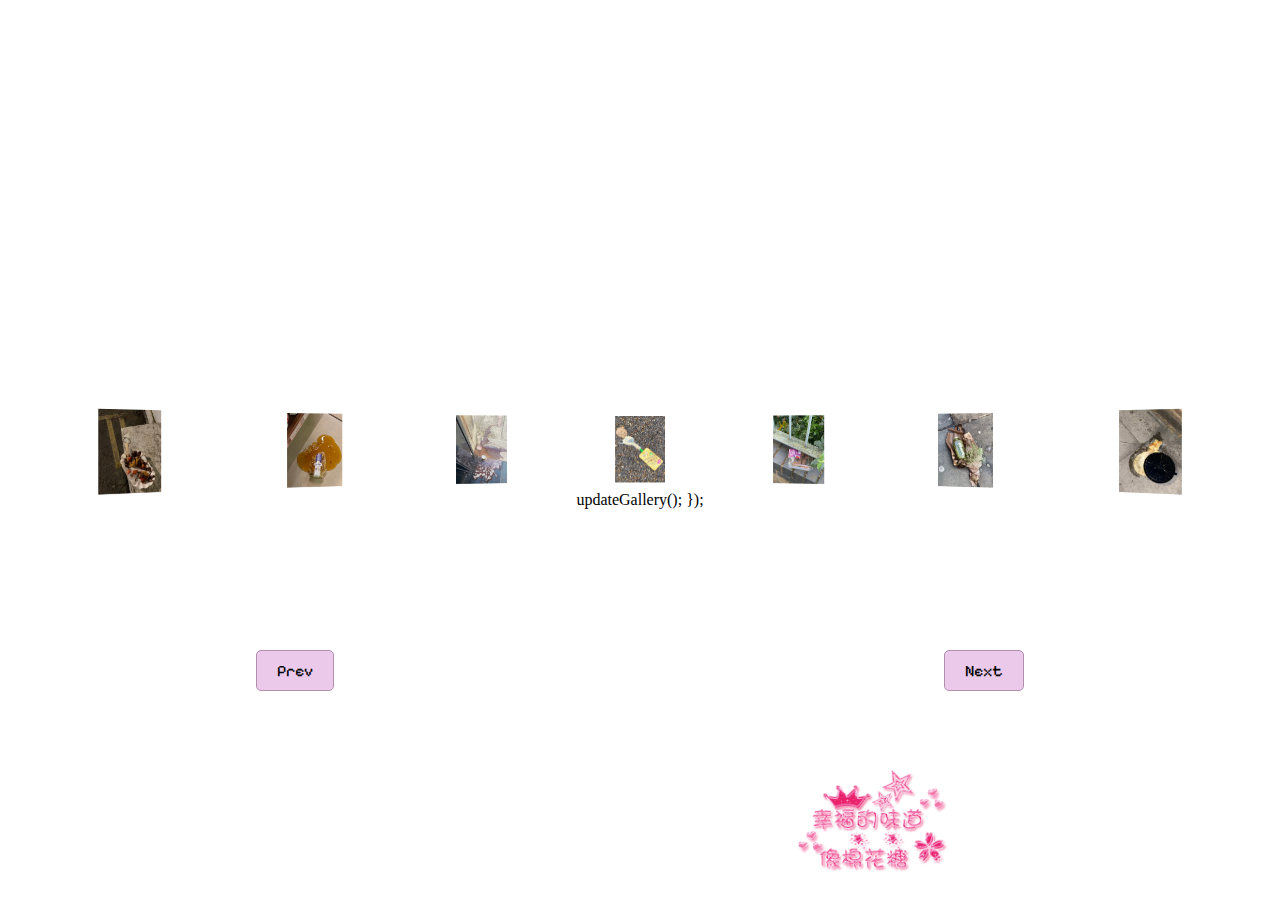
==== index.html @ 466162e2 "float" ====
<!DOCTYPE html>
<html lang="en">
<head>
    <meta charset="UTF-8">
    <meta http-equiv="X-UA-Compatible" content="IE=edge">
    <meta name="viewport" content="width=device-width, initial-scale=1.0">
    <title>lovestoryldn</title>
    <link rel="stylesheet" href="style.css">
</head>
<body>
    <div class="image-container">
        <span style="--i: 1"><img src="pic/IMG_2280 2.jpg"></span>
        <span style="--i: 2"><img src="pic/IMG_2281 2.jpg"></span>
        <span style="--i: 3"><img src="pic/IMG_2282 2.jpg"></span>
        <span style="--i: 4"><img src="pic/IMG_2283 2.jpg"></span>
        <span style="--i: 5"><img src="pic/IMG_2284 2.jpg"></span>
        <span style="--i: 6"><img src="pic/IMG_2285 2.jpg"></span>
        <span style="--i: 7"><img src="pic/IMG_2286 2.jpg"></span>
        <span style="--i: 8"><img src="pic/IMG_2287 2.jpg"></span>
        <span style="--i: 9"><img src="pic/IMG_2288 2.jpg"></span>
        <span style="--i: 10"><img src="pic/IMG_2289 2.jpg"></span>
        <span style="--i: 11"><img src="pic/IMG_2290 2.jpg"></span>
        <span style="--i: 12"><img src="pic/IMG_2291 2.jpg"></span>
        <span style="--i: 13"><img src="pic/IMG_2292 2.jpg"></span>
        <span style="--i: 14"><img src="pic/IMG_2293 2.jpg"></span>
        <span style="--i: 15"><img src="pic/IMG_2294 2.jpg"></span>
        <span style="--i: 16"><img src="pic/IMG_2295 2.jpg"></span>
        <span style="--i: 17"><img src="pic/IMG_2296 2.jpg"></span>
        <span style="--i: 18"><img src="pic/IMG_2297 2.jpg"></span>
        <span style="--i: 19"><img src="pic/IMG_2298 2.jpg"></span>
        <span style="--i: 20"><img src="pic/IMG_2299 2.jpg"></span>
    </div>
    <div class="btn-container">
         <button class="btn" id="prev">Prev</button> <!-- shortcut to write button.btn#prev{Prev} -->
         <button class="btn" id="next">Next</button>
    </div>
    <script src="index.js" defer></script>
    <script>
        document.addEventListener("DOMContentLoaded", function () {
          const floatingImage = document.createElement("div");
          floatingImage.classList.add("floating-image");
          document.body.appendChild(floatingImage);
          
          function makeNewPosition() {
              var h = window.innerHeight - 50;
              var w = window.innerWidth - 50;
              var nh = Math.floor(Math.random() * h);
              var nw = Math.floor(Math.random() * w);
              return [nh, nw];    
          }
          
          function animateDiv() {
              var newq = makeNewPosition();
              var speed = 5000;
              floatingImage.style.transition = `top ${speed}ms linear, left ${speed}ms linear`;
              floatingImage.style.top = `${newq[0]}px`;
              floatingImage.style.left = `${newq[1]}px`;
              setTimeout(animateDiv, speed);
          }
          
          animateDiv();
        });
      </script>
</body>
</html>


    updateGallery();
});
---- style.css ----
@import url('https://fonts.googleapis.com/css2?family=Pixelify+Sans&display=swap');
body {
  margin: 0;
  display: flex;
  flex-direction: column;
  background: url("https://raw.githubusercontent.com/Estherm3ng/lovestoryldn/main/pic/01.jpeg") no-repeat center center fixed;
  background-size: cover;
  height: 100vh;
  width: 100vw;
  justify-content: center;
  align-items: center;
  text-align: center;
  overflow: hidden;
}


.image-container {
  position: relative;
  width: 100px;
  height: 100px;
  transform-style: preserve-3d;
  transform: perspective(1000px) rotateY(0deg);
  transition: transform 0.7s;
}

.image-container span {
  position: absolute;
  top: 0;
  left: 0;
  width: 100%;
  transform: rotateY(calc(var(--i) * 18deg)) translateZ(1000px);
}

.image-container span img {
  position: absolute;
  top: 0;
  left: 0;
  width: 100%;
}

.btn-container {
  position: relative;
  width: 100%;
}

.btn {
  position: absolute;
  bottom: -200px;
  background-color: rgb(234, 201, 235);
  border: 1px solid rgb(179, 143, 174);
  padding: 10px 20px;
  border-radius: 5px;
  cursor: pointer;
  font-family: 'Pixelify Sans', sans-serif; 
  font-size: 16px;
}

.btn:hover {
  filter: brightness(1.5);
}

#prev {
  left: 20%;
}

#next {
  right: 20%;
}

.floating-image {
  position: absolute;
  width:150px;
  height: 150px;
  background: url("pic/candy.gif") no-repeat center center;
  background-size: contain;
  pointer-events: none;
}
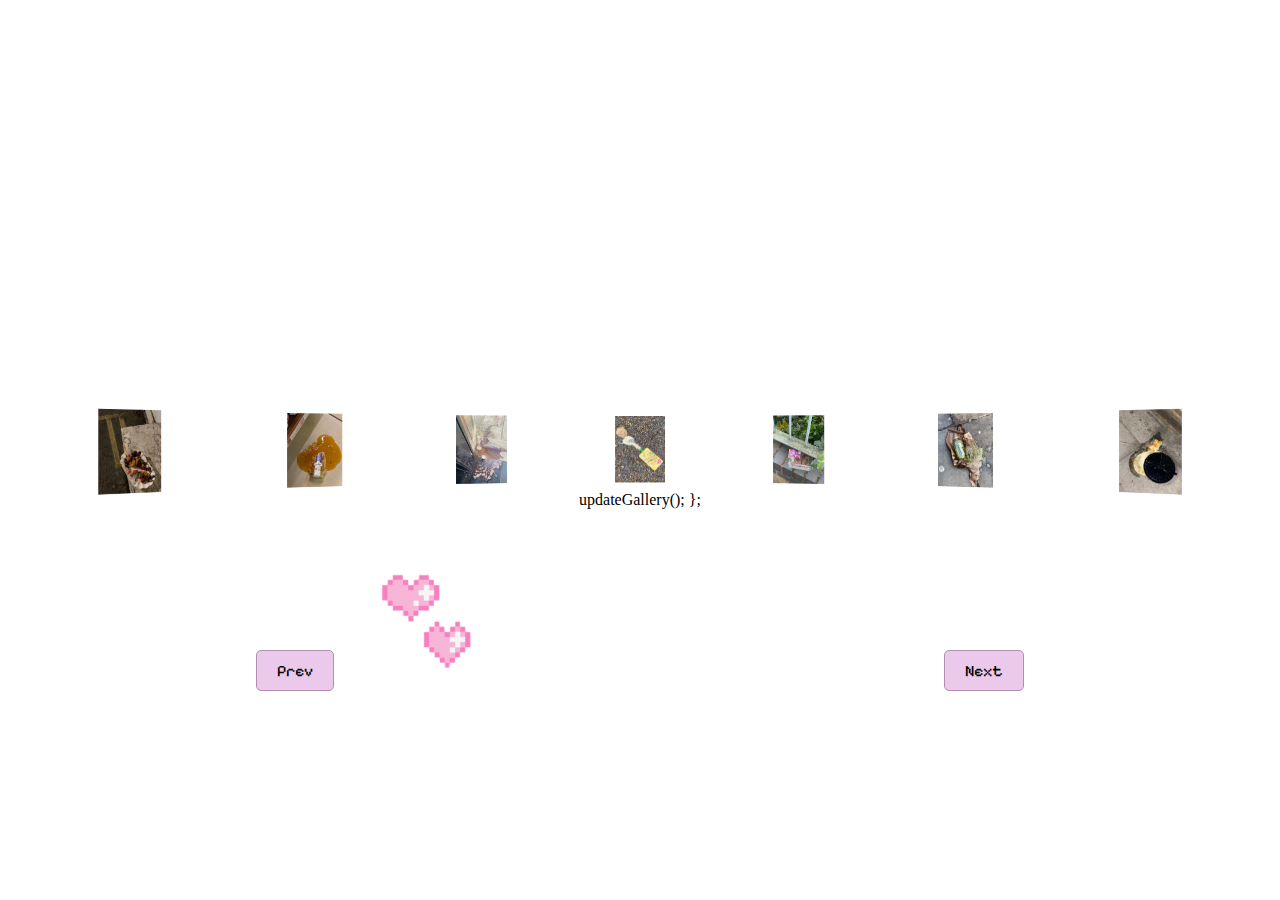
==== commit 326b662c: "float" ====
--- a/index.html
+++ b/index.html
@@ -51,7 +51,7 @@
           
           function animateDiv() {
               var newq = makeNewPosition();
-              var speed = 5000;
+              var speed = 3000;
               floatingImage.style.transition = `top ${speed}ms linear, left ${speed}ms linear`;
               floatingImage.style.top = `${newq[0]}px`;
               floatingImage.style.left = `${newq[1]}px`;
@@ -66,4 +66,4 @@
 
 
     updateGallery();
-});
+};
--- a/style.css
+++ b/style.css
@@ -71,7 +71,7 @@
   position: absolute;
   width:150px;
   height: 150px;
-  background: url("pic/candy.gif") no-repeat center center;
+  background: url("pic/heart.png");
   background-size: contain;
   pointer-events: none;
 }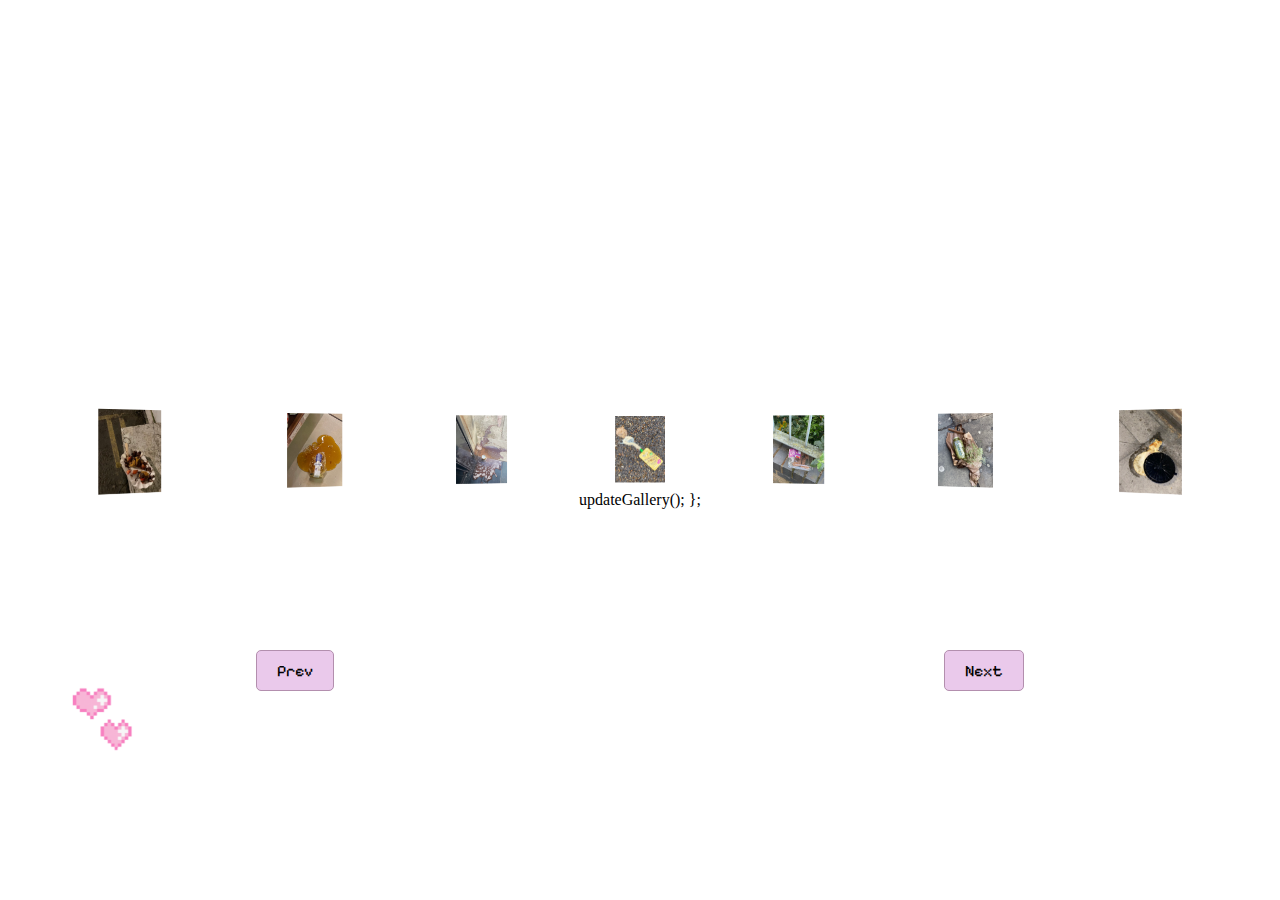
==== commit b4d66f61: "floting speed" ====
--- a/index.html
+++ b/index.html
@@ -37,30 +37,47 @@
     <script src="index.js" defer></script>
     <script>
         document.addEventListener("DOMContentLoaded", function () {
-          const floatingImage = document.createElement("div");
-          floatingImage.classList.add("floating-image");
-          document.body.appendChild(floatingImage);
-          
-          function makeNewPosition() {
-              var h = window.innerHeight - 50;
-              var w = window.innerWidth - 50;
-              var nh = Math.floor(Math.random() * h);
-              var nw = Math.floor(Math.random() * w);
-              return [nh, nw];    
-          }
-          
-          function animateDiv() {
-              var newq = makeNewPosition();
-              var speed = 3000;
-              floatingImage.style.transition = `top ${speed}ms linear, left ${speed}ms linear`;
-              floatingImage.style.top = `${newq[0]}px`;
-              floatingImage.style.left = `${newq[1]}px`;
-              setTimeout(animateDiv, speed);
-          }
-          
-          animateDiv();
+            const floatingImage = document.createElement("div");
+            floatingImage.classList.add("floating-image");
+            document.body.appendChild(floatingImage);
+
+            function makeNewPosition() {
+                var h = window.innerHeight - 50;
+                var w = window.innerWidth - 50;
+                var nh = Math.floor(Math.random() * h);
+                var nw = Math.floor(Math.random() * w);
+                return [nh, nw];    
+            }
+
+            function calcSpeed(prev, next) {
+                var x = Math.abs(prev[1] - next[1]);
+                var y = Math.abs(prev[0] - next[0]);
+                var distance = Math.sqrt(x * x + y * y);
+                var speedModifier = 0.2; // Adjust for speed control
+                return Math.ceil(distance / speedModifier);
+            }
+
+            function animateDiv() {
+                var newq = makeNewPosition();
+                var oldq = floatingImage.getBoundingClientRect();
+                var speed = calcSpeed([oldq.top, oldq.left], newq);
+                
+                floatingImage.style.transition = `top ${speed}ms linear, left ${speed}ms linear`;
+                floatingImage.style.position = "absolute";
+                floatingImage.style.top = `${newq[0]}px`;
+                floatingImage.style.left = `${newq[1]}px`;
+                floatingImage.style.width = "100px";
+                floatingImage.style.height = "100px";
+                floatingImage.style.background = "url('pic/heart.png') no-repeat center center";
+                floatingImage.style.backgroundSize = "contain";
+                floatingImage.style.pointerEvents = "none";
+
+                setTimeout(animateDiv, speed);
+            }
+
+            animateDiv();
         });
-      </script>
+    </script>
 </body>
 </html>
 
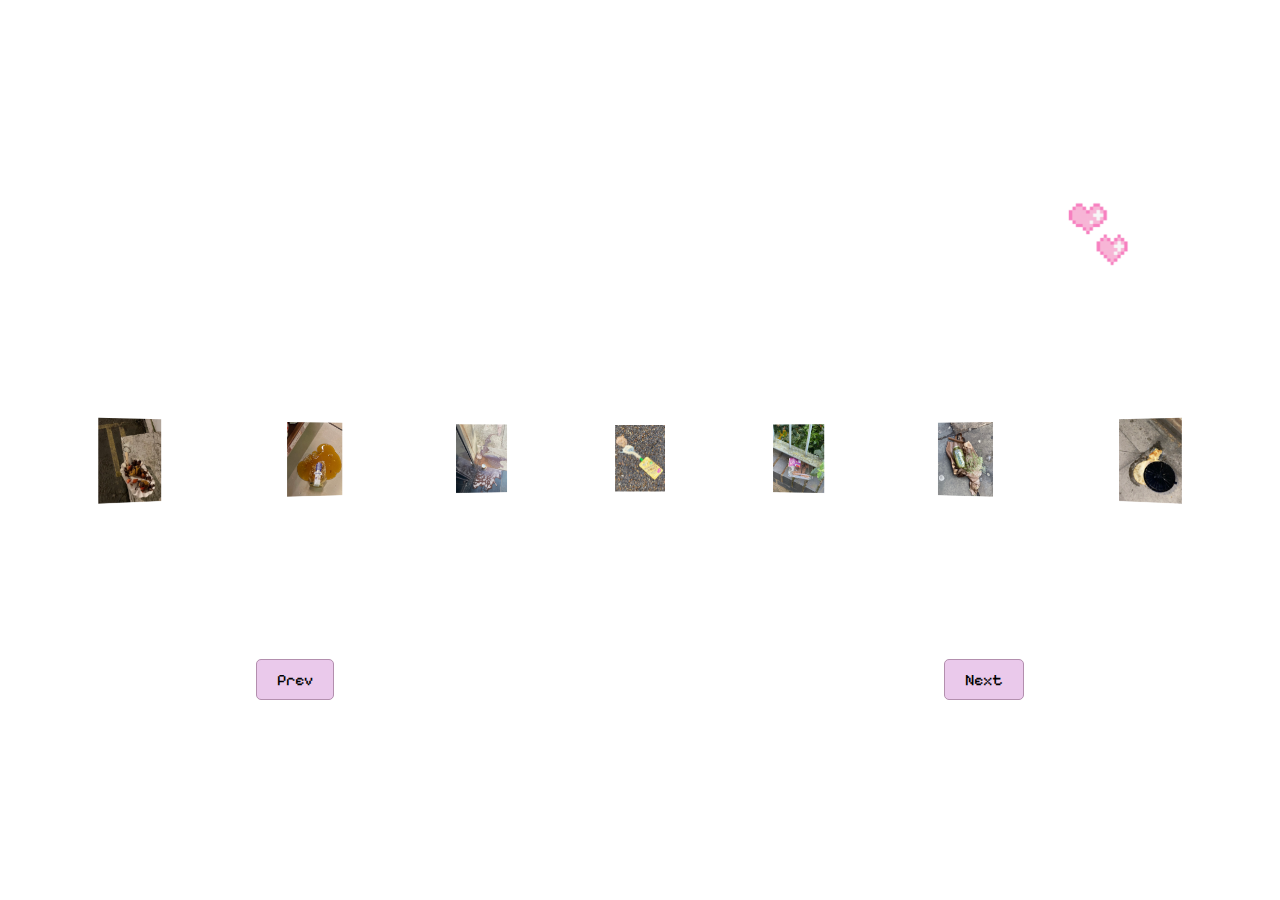
==== commit 914b3906: "Lines" ====
--- a/index.html
+++ b/index.html
@@ -53,7 +53,7 @@
                 var x = Math.abs(prev[1] - next[1]);
                 var y = Math.abs(prev[0] - next[0]);
                 var distance = Math.sqrt(x * x + y * y);
-                var speedModifier = 0.2; // Adjust for speed control
+                var speedModifier = 0.1; // Adjust for speed control
                 return Math.ceil(distance / speedModifier);
             }
 
@@ -80,7 +80,3 @@
     </script>
 </body>
 </html>
-
-
-    updateGallery();
-};
--- a/style.css
+++ b/style.css
@@ -74,4 +74,5 @@
   background: url("pic/heart.png");
   background-size: contain;
   pointer-events: none;
+
 }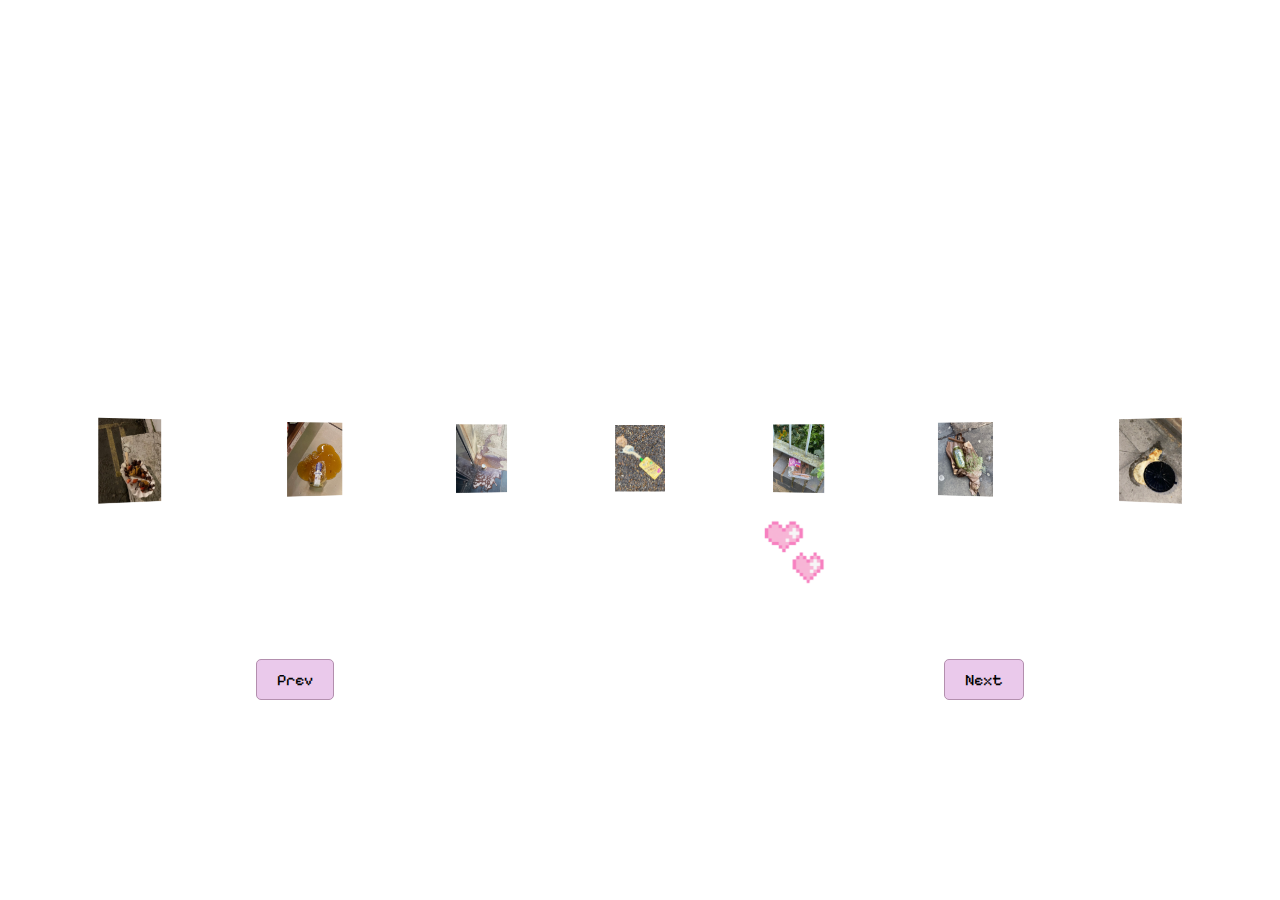
==== commit d0a433bd: "cursor" ====
--- a/index.html
+++ b/index.html
@@ -39,7 +39,12 @@
         document.addEventListener("DOMContentLoaded", function () {
             const floatingImage = document.createElement("div");
             floatingImage.classList.add("floating-image");
+            const floatingText = document.createElement("div");
+            floatingText.classList.add("floating-text");
+            floatingText.innerText = "Click me to play music!";
+            
             document.body.appendChild(floatingImage);
+            document.body.appendChild(floatingText);
 
             function makeNewPosition() {
                 var h = window.innerHeight - 50;
@@ -58,9 +63,18 @@
             }
 
             function animateDiv() {
-                var newq = makeNewPosition();
-                var oldq = floatingImage.getBoundingClientRect();
-                var speed = calcSpeed([oldq.top, oldq.left], newq);
+            var newq = makeNewPosition();
+            var oldq = floatingImage.getBoundingClientRect();
+            var speed = calcSpeed([oldq.top, oldq.left], newq);
+        
+            floatingImage.style.transition = `top ${speed}ms linear, left ${speed}ms linear`;
+            floatingText.style.transition = `top ${speed}ms linear, left ${speed}ms linear`;
+
+            floatingImage.style.top = `${newq[0]}px`;
+            floatingImage.style.left = `${newq[1]}px`;
+
+            floatingText.style.top = `${newq[0] - 30}px`; // Position text slightly above the image
+            floatingText.style.left = `${newq[1]}px`;
                 
                 floatingImage.style.transition = `top ${speed}ms linear, left ${speed}ms linear`;
                 floatingImage.style.position = "absolute";
@@ -74,9 +88,17 @@
 
                 setTimeout(animateDiv, speed);
             }
+            floatingImage.addEventListener("mouseenter", () => {
+            floatingText.style.opacity = "1";
+            });
 
-            animateDiv();
+            floatingImage.addEventListener("mouseleave", () => {
+            floatingText.style.opacity = "0";
+            });
+            
+             animateDiv();
         });
     </script>
+    <style type="text/css">body { cursor: url('[data-uri]'), auto; }</style>
 </body>
 </html>
--- a/style.css
+++ b/style.css
@@ -75,4 +75,17 @@
   background-size: contain;
   pointer-events: none;
 
-}+}
+
+.floating-text {
+  position: absolute;
+  background: rgba(0, 0, 0, 0.7); /* Dark background */
+  color: white;
+  padding: 5px 10px;
+  border-radius: 5px;
+  font-size: 14px;
+  white-space: nowrap;
+  pointer-events: none; /* Prevents interaction */
+  opacity: 0; /* Hidden by default */
+  transition: opacity 0.3s ease-in-out;
+}
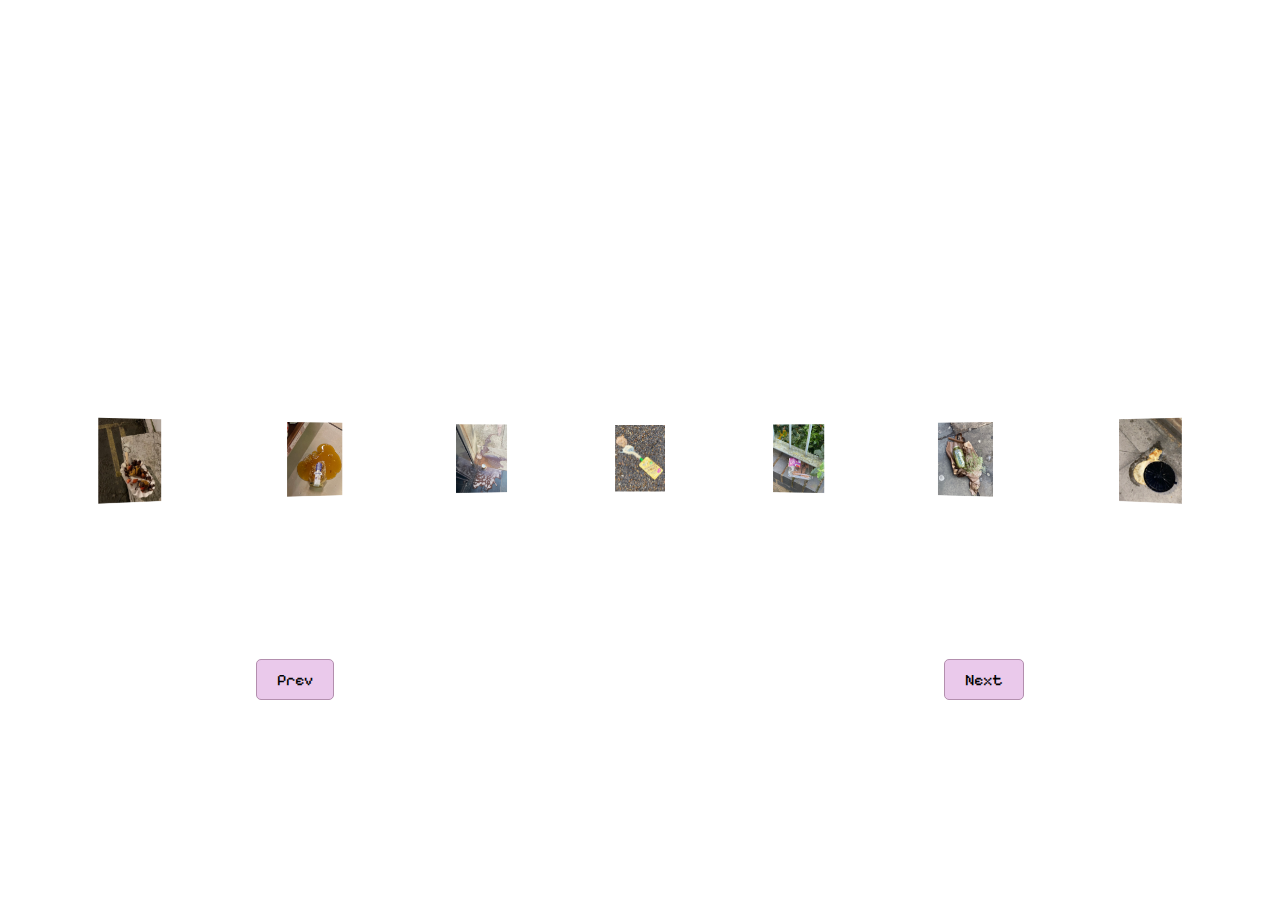
==== commit d2f30cd2: "removed floating image" ====
--- a/index.html
+++ b/index.html
@@ -35,70 +35,7 @@
          <button class="btn" id="next">Next</button>
     </div>
     <script src="index.js" defer></script>
-    <script>
-        document.addEventListener("DOMContentLoaded", function () {
-            const floatingImage = document.createElement("div");
-            floatingImage.classList.add("floating-image");
-            const floatingText = document.createElement("div");
-            floatingText.classList.add("floating-text");
-            floatingText.innerText = "Click me to play music!";
-            
-            document.body.appendChild(floatingImage);
-            document.body.appendChild(floatingText);
-
-            function makeNewPosition() {
-                var h = window.innerHeight - 50;
-                var w = window.innerWidth - 50;
-                var nh = Math.floor(Math.random() * h);
-                var nw = Math.floor(Math.random() * w);
-                return [nh, nw];    
-            }
-
-            function calcSpeed(prev, next) {
-                var x = Math.abs(prev[1] - next[1]);
-                var y = Math.abs(prev[0] - next[0]);
-                var distance = Math.sqrt(x * x + y * y);
-                var speedModifier = 0.1; // Adjust for speed control
-                return Math.ceil(distance / speedModifier);
-            }
-
-            function animateDiv() {
-            var newq = makeNewPosition();
-            var oldq = floatingImage.getBoundingClientRect();
-            var speed = calcSpeed([oldq.top, oldq.left], newq);
-        
-            floatingImage.style.transition = `top ${speed}ms linear, left ${speed}ms linear`;
-            floatingText.style.transition = `top ${speed}ms linear, left ${speed}ms linear`;
-
-            floatingImage.style.top = `${newq[0]}px`;
-            floatingImage.style.left = `${newq[1]}px`;
-
-            floatingText.style.top = `${newq[0] - 30}px`; // Position text slightly above the image
-            floatingText.style.left = `${newq[1]}px`;
-                
-                floatingImage.style.transition = `top ${speed}ms linear, left ${speed}ms linear`;
-                floatingImage.style.position = "absolute";
-                floatingImage.style.top = `${newq[0]}px`;
-                floatingImage.style.left = `${newq[1]}px`;
-                floatingImage.style.width = "100px";
-                floatingImage.style.height = "100px";
-                floatingImage.style.background = "url('pic/heart.png') no-repeat center center";
-                floatingImage.style.backgroundSize = "contain";
-                floatingImage.style.pointerEvents = "none";
-
-                setTimeout(animateDiv, speed);
-            }
-            floatingImage.addEventListener("mouseenter", () => {
-            floatingText.style.opacity = "1";
-            });
-
-            floatingImage.addEventListener("mouseleave", () => {
-            floatingText.style.opacity = "0";
-            });
-            
-             animateDiv();
-        });
-    </script>
+    
     <style type="text/css">body { cursor: url('[data-uri]'), auto; }</style>
 </body>
 </html>
--- a/style.css
+++ b/style.css
@@ -66,26 +66,3 @@
 #next {
   right: 20%;
 }
-
-.floating-image {
-  position: absolute;
-  width:150px;
-  height: 150px;
-  background: url("pic/heart.png");
-  background-size: contain;
-  pointer-events: none;
-
-}
-
-.floating-text {
-  position: absolute;
-  background: rgba(0, 0, 0, 0.7); /* Dark background */
-  color: white;
-  padding: 5px 10px;
-  border-radius: 5px;
-  font-size: 14px;
-  white-space: nowrap;
-  pointer-events: none; /* Prevents interaction */
-  opacity: 0; /* Hidden by default */
-  transition: opacity 0.3s ease-in-out;
-}
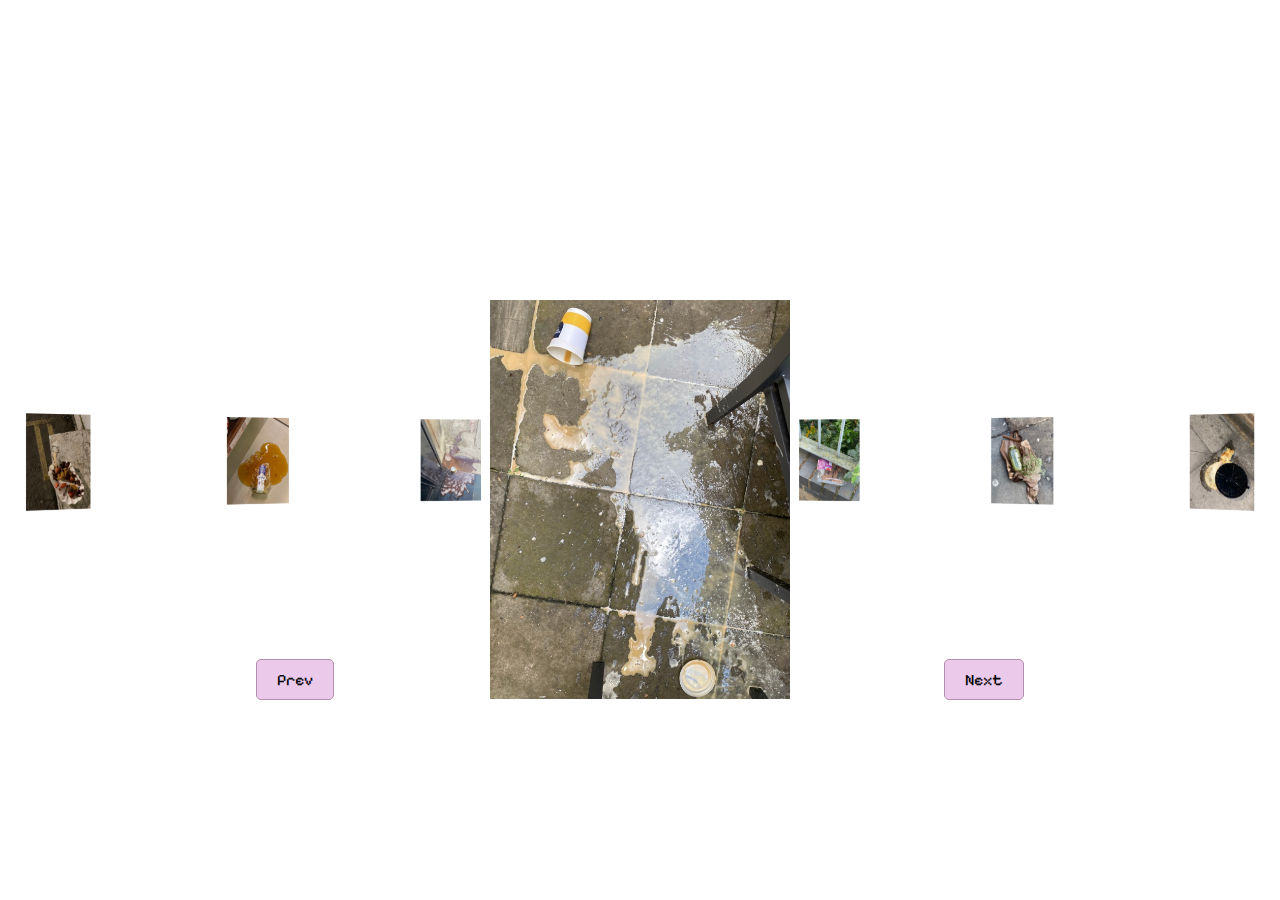
==== commit bfa56f61: "autoplay added" ====
--- a/index.html
+++ b/index.html
@@ -34,8 +34,10 @@
          <button class="btn" id="prev">Prev</button> <!-- shortcut to write button.btn#prev{Prev} -->
          <button class="btn" id="next">Next</button>
     </div>
+    <audio src = "../pic/Lovesmenot.mp3" autoplay ></audio>
+
     <script src="index.js" defer></script>
-    
+
     <style type="text/css">body { cursor: url('[data-uri]'), auto; }</style>
 </body>
 </html>
--- a/style.css
+++ b/style.css
@@ -50,7 +50,6 @@
   border: 1px solid rgb(179, 143, 174);
   padding: 10px 20px;
   border-radius: 5px;
-  cursor: pointer;
   font-family: 'Pixelify Sans', sans-serif; 
   font-size: 16px;
 }
@@ -66,3 +65,35 @@
 #next {
   right: 20%;
 }
+
+
+
+@media screen and (max-width: 768px) and (pointer: coarse) {
+  
+  body {
+    background-size: cover;
+    justify-content: center;  /* ✅ Centers horizontally */
+    align-items: center;  /* ✅ Centers vertically */
+  }
+  
+
+  .image-container {
+    position: relative;
+    width: 80px;
+    height: 80px;
+  }
+
+  .image-container span {
+    transform: rotateY(calc(var(--i) * 18deg)) translateZ(1000px);
+  }
+
+ 
+  .btn-container {
+    display: none;
+  }
+  
+
+  body {
+    cursor: default;
+  }
+}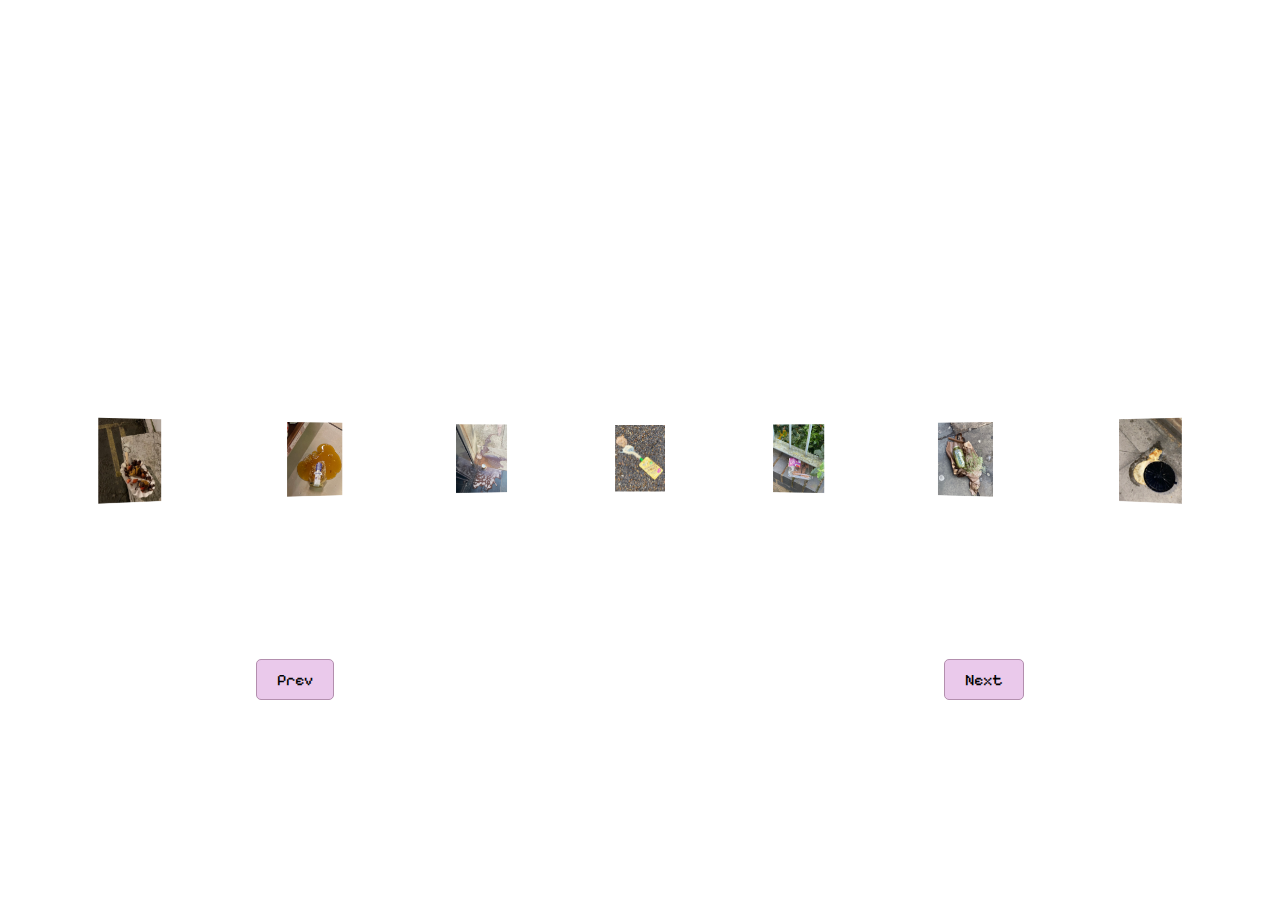
==== commit 3554623a: "update autoplay" ====
--- a/index.html
+++ b/index.html
@@ -34,7 +34,7 @@
          <button class="btn" id="prev">Prev</button> <!-- shortcut to write button.btn#prev{Prev} -->
          <button class="btn" id="next">Next</button>
     </div>
-    <audio src = "../pic/Lovesmenot.mp3" autoplay ></audio>
+    <audio src = "https://raw.githubusercontent.com/Estherm3ng/lovestoryldn/main/pic/Lovesmenot.mp3" autoplay ></audio>
 
     <script src="index.js" defer></script>
 
